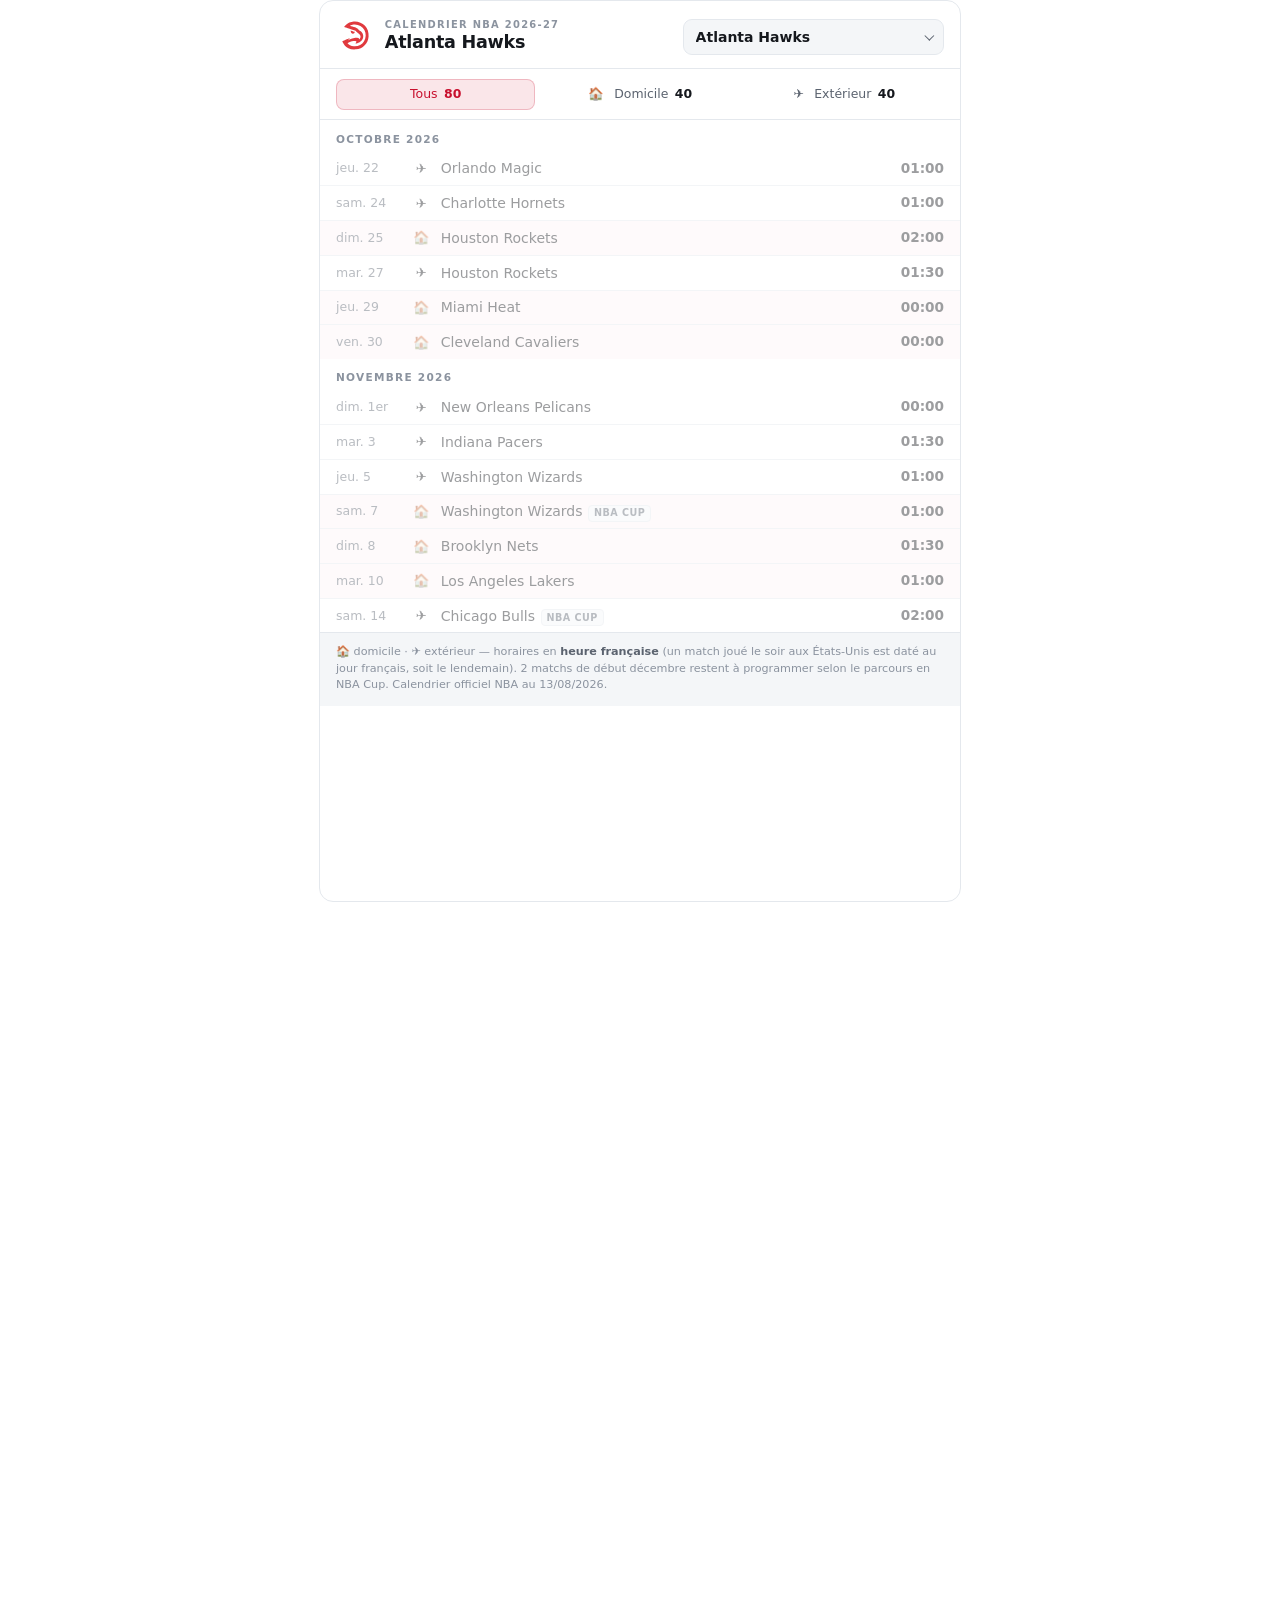
==== index.html @ 31107a2e "Calendrier NBA 2026-27 par franchise Widget autonome extrait du PDF officiel NBA (version du 13/08/2" ====
<!DOCTYPE html>
<html lang="fr">
<head>
<meta charset="utf-8">
<meta name="viewport" content="width=device-width,initial-scale=1">
<meta name="robots" content="noindex">
<title>Calendrier NBA 2026-27 &middot; BasketUSA</title>
<style>
html,body{height:100%;margin:0;background:transparent;}
.busa-nba{height:100%;max-width:none;border:0;border-radius:0;
  display:flex;flex-direction:column;}
.busa-nba .bn-list{flex:1 1 auto;max-height:none;}
</style>
</head>
<body>
<style>
.busa-nba{
  /* palette claire : neutres legerement froids, pour ne pas se battre
     avec les 30 couleurs de franchise qui servent d'accent */
  --bn-ground:#ffffff; --bn-surface:#f4f6f8; --bn-line:#e4e8ed;
  --bn-ink:#15181d; --bn-ink2:#5b636f; --bn-ink3:#8b939f;
  --bn-team:#15181d; --bn-team-rgb:21,24,29;
  /* les logos NBA sont dessines pour un fond clair : sur fond sombre on les
     pose sur une pastille claire, sinon les marques monochromes disparaissent */
  --bn-crest-bg:none; --bn-crest-pad:0;

  max-width:640px; margin:0 auto; background:var(--bn-ground); color:var(--bn-ink);
  border:1px solid var(--bn-line); border-radius:14px; overflow:hidden;
  font-family:ui-sans-serif,system-ui,-apple-system,"Segoe UI",Roboto,
    "Helvetica Neue",Arial,sans-serif;
  font-size:16px; line-height:1.45; text-align:left;
  -webkit-font-smoothing:antialiased;
}
.busa-nba *,.busa-nba *::before,.busa-nba *::after{box-sizing:border-box;}
.busa-nba p,.busa-nba h2,.busa-nba h3,.busa-nba ol,.busa-nba li{margin:0;padding:0;}
.busa-nba ol{list-style:none;}

@media (prefers-color-scheme:dark){
  :root:not([data-theme="light"]) .busa-nba:not([data-busa-theme="light"]){
    --bn-ground:#101317; --bn-surface:#191d23; --bn-line:#272c34;
    --bn-ink:#e9ecf0; --bn-ink2:#9ba3af; --bn-ink3:#6e7683;
    --bn-crest-bg:#eef1f5; --bn-crest-pad:.26rem;
  }
}
:root[data-theme="dark"] .busa-nba:not([data-busa-theme="light"]){
  --bn-ground:#101317; --bn-surface:#191d23; --bn-line:#272c34;
  --bn-ink:#e9ecf0; --bn-ink2:#9ba3af; --bn-ink3:#6e7683;
  --bn-crest-bg:#eef1f5; --bn-crest-pad:.26rem;
}

/* --- en-tete --- */
.busa-nba .bn-head{
  display:flex; flex-wrap:wrap; gap:.75rem 1rem; align-items:flex-end;
  justify-content:space-between; padding:.95rem 1rem .85rem;
  border-bottom:1px solid var(--bn-line);
}
.busa-nba .bn-id{display:flex; align-items:center; gap:.65rem; min-width:0;}
.busa-nba .bn-idtxt{min-width:0;}
.busa-nba .bn-eyebrow{
  font-size:.62rem; font-weight:600; letter-spacing:.13em; text-transform:uppercase;
  color:var(--bn-ink3);
}
.busa-nba .bn-season{
  font-size:1.1rem; font-weight:650; letter-spacing:-.015em; line-height:1.2;
  color:var(--bn-ink);
}
/* ecusson : logo fourni par le site, sinon monogramme aux couleurs du club */
.busa-nba .bn-crest{
  flex:none; display:grid; place-items:center;
  width:2.4rem; height:2.4rem; border-radius:50%;
  background:rgba(var(--bn-team-rgb),.11);
  box-shadow:inset 0 0 0 1px rgba(var(--bn-team-rgb),.22);
  font-size:.62rem; font-weight:750; letter-spacing:.02em;
  color:var(--bn-team); overflow:hidden;
}
.busa-nba .bn-crest img{
  width:100%; height:100%; object-fit:contain; display:block;
}
.busa-nba .bn-crest.has-logo{
  background:var(--bn-crest-bg,none); box-shadow:none; padding:var(--bn-crest-pad,0);
}
/* logos servis uniquement en blanc : pastille foncee dans les deux themes */
.busa-nba .bn-crest.has-logo.chip-dark{background:#15181d; padding:.26rem;}
.busa-nba .bn-pick{position:relative; display:block;}
.busa-nba .bn-pick::after{
  content:""; position:absolute; right:.7rem; top:50%; width:.42rem; height:.42rem;
  border-right:1.6px solid var(--bn-ink2); border-bottom:1.6px solid var(--bn-ink2);
  transform:translateY(-70%) rotate(45deg); pointer-events:none;
}
.busa-nba select{
  -webkit-appearance:none; appearance:none;
  font:inherit; font-size:.875rem; font-weight:550; color:var(--bn-ink);
  background:var(--bn-surface); border:1px solid var(--bn-line); border-radius:9px;
  padding:.42rem 1.9rem .42rem .7rem; min-width:12.5rem; max-width:100%; cursor:pointer;
}
.busa-nba select:focus-visible{outline:2px solid var(--bn-team); outline-offset:2px;}

/* --- filtres (portent aussi les compteurs : pas de ligne de stats en plus) --- */
.busa-nba .bn-filters{
  display:grid; grid-template-columns:repeat(3,1fr); gap:.3rem;
  padding:.6rem 1rem; border-bottom:1px solid var(--bn-line);
}
.busa-nba .bn-filters button{
  display:flex; align-items:baseline; justify-content:center; gap:.4rem;
  font:inherit; font-size:.78rem; color:var(--bn-ink2);
  background:transparent; border:1px solid transparent; border-radius:8px;
  padding:.34rem .3rem; cursor:pointer; transition:background .15s,color .15s;
}
.busa-nba .bn-filters button:hover{background:var(--bn-surface);}
.busa-nba .bn-filters button b{
  font-size:.78rem; font-weight:650; font-variant-numeric:tabular-nums;
  color:var(--bn-ink);
}
.busa-nba .bn-filters button[aria-pressed="true"]{
  background:rgba(var(--bn-team-rgb),.1); color:var(--bn-team);
  border-color:rgba(var(--bn-team-rgb),.22);
}
.busa-nba .bn-filters button[aria-pressed="true"] b{color:var(--bn-team);}
.busa-nba .bn-filters button:focus-visible{outline:2px solid var(--bn-team); outline-offset:1px;}

/* --- liste --- */
.busa-nba .bn-list{
  max-height:min(60vh,32rem); overflow-y:auto; overscroll-behavior:contain;
  scrollbar-width:thin; scrollbar-color:var(--bn-line) transparent;
}
.busa-nba .bn-list::-webkit-scrollbar{width:8px;}
.busa-nba .bn-list::-webkit-scrollbar-thumb{
  background:var(--bn-line); border-radius:4px;
}
.busa-nba .bn-month{
  position:sticky; top:0; z-index:1; background:var(--bn-ground);
  padding:.7rem 1rem .3rem;
}
.busa-nba .bn-month h3{
  font-size:.66rem; font-weight:650; letter-spacing:.12em; text-transform:uppercase;
  color:var(--bn-ink3);
}
.busa-nba .bn-g{
  display:grid; grid-template-columns:4.1rem 1.35rem 1fr auto;
  align-items:center; gap:.55rem;
  padding:.42rem 1rem; border-top:1px solid var(--bn-line);
}
.busa-nba .bn-month + .bn-g{border-top:0;}
.busa-nba .bn-date{
  font-size:.78rem; color:var(--bn-ink2); font-variant-numeric:tabular-nums;
  white-space:nowrap;
}
.busa-nba .bn-ico{font-size:.82rem; line-height:1; text-align:center;}
.busa-nba .bn-opp{
  display:flex; align-items:baseline; gap:.35rem; min-width:0;
  font-size:.875rem; font-weight:500; color:var(--bn-ink);
}
.busa-nba .bn-name{min-width:0; overflow:hidden; text-overflow:ellipsis; white-space:nowrap;}
.busa-nba .bn-short{display:none;}
.busa-nba .bn-time{
  font-size:.85rem; font-weight:600; color:var(--bn-ink);
  font-variant-numeric:tabular-nums;
}
.busa-nba .bn-g.is-home{background:rgba(var(--bn-team-rgb),.045);}
.busa-nba .bn-g.is-past{opacity:.42;}
.busa-nba .bn-g.is-next .bn-date{color:var(--bn-team); font-weight:650;}
.busa-nba .bn-g.is-next .bn-time{color:var(--bn-team);}

.busa-nba .bn-tag{
  flex:none; padding:.03rem .3rem;
  font-size:.6rem; font-weight:650; letter-spacing:.05em; text-transform:uppercase;
  color:var(--bn-ink2); background:var(--bn-surface);
  border:1px solid var(--bn-line); border-radius:4px;
}
.busa-nba .bn-empty{padding:2rem 1rem; text-align:center; color:var(--bn-ink3); font-size:.85rem;}

/* --- note de bas de widget --- */
.busa-nba .bn-note{
  padding:.65rem 1rem .75rem; border-top:1px solid var(--bn-line);
  background:var(--bn-surface);
  font-size:.7rem; line-height:1.5; color:var(--bn-ink3);
}
.busa-nba .bn-note b{color:var(--bn-ink2); font-weight:600;}

.busa-nba .bn-sr{
  position:absolute; width:1px; height:1px; padding:0; margin:-1px;
  overflow:hidden; clip:rect(0 0 0 0); white-space:nowrap; border:0;
}

/* mobile : on masque le mot du filtre mais jamais son emoji, et on bascule
   sur le surnom de la franchise pour eviter les noms tronques */
@media (max-width:430px){
  .busa-nba .bn-filters button .bn-lbl{display:none;}
  .busa-nba .bn-g{grid-template-columns:3.6rem 1.2rem 1fr auto; gap:.4rem;}
  .busa-nba .bn-opp{font-size:.85rem;}
  .busa-nba .bn-full{display:none;}
  .busa-nba .bn-short{display:inline;}
}
@media (prefers-reduced-motion:reduce){
  .busa-nba *{transition:none !important;}
}
</style>

<div class="busa-nba" id="busaNba">
  <div class="bn-head">
    <div class="bn-id">
      <span class="bn-crest" id="bnCrest" aria-hidden="true"></span>
      <div class="bn-idtxt">
        <p class="bn-eyebrow">Calendrier NBA 2026-27</p>
        <h2 class="bn-season" id="bnName">&nbsp;</h2>
      </div>
    </div>
    <label class="bn-pick">
      <span class="bn-sr">Choisir une franchise</span>
      <select id="bnTeam"></select>
    </label>
  </div>

  <div class="bn-filters" role="group" aria-label="Filtrer les matchs">
    <button type="button" data-f="all" aria-pressed="true">Tous<b id="bnNa">0</b></button>
    <button type="button" data-f="home" aria-pressed="false">&#127968;<span class="bn-lbl">&nbsp;Domicile</span><b id="bnNh">0</b></button>
    <button type="button" data-f="away" aria-pressed="false">&#9992;&#65039;<span class="bn-lbl">&nbsp;Ext&eacute;rieur</span><b id="bnNe">0</b></button>
  </div>

  <div class="bn-list" id="bnList"></div>

  <p class="bn-note">
    &#127968; domicile &middot; &#9992;&#65039; ext&eacute;rieur &mdash;
    horaires en <b>heure fran&ccedil;aise</b> (un match jou&eacute; le soir aux
    &Eacute;tats-Unis est dat&eacute; au jour fran&ccedil;ais, soit le lendemain).
    2&nbsp;matchs de d&eacute;but d&eacute;cembre restent &agrave; programmer selon le
    parcours en NBA&nbsp;Cup. Calendrier officiel NBA au 13/08/2026.
  </p>
</div>

<script>
(function(){
  var TEAMS=[["ATL","Atlanta Hawks","Hawks","E","#C8102E","200,16,46","#FF6B6E","255,107,110","logos/ATL.svg",0],["BKN","Brooklyn Nets","Nets","E","#1A1A1A","26,26,26","#E8EAED","232,234,237","logos/BKN.svg",1],["BOS","Boston Celtics","Celtics","E","#007A33","0,122,51","#3FCB78","63,203,120","logos/BOS.svg",0],["CHA","Charlotte Hornets","Hornets","E","#1D1160","29,17,96","#3FC7D8","63,199,216","logos/CHA.svg",0],["CHI","Chicago Bulls","Bulls","E","#CE1141","206,17,65","#FF5F79","255,95,121","logos/CHI.svg",0],["CLE","Cleveland Cavaliers","Cavaliers","E","#860038","134,0,56","#FDBB30","253,187,48","logos/CLE.svg",0],["DAL","Dallas Mavericks","Mavericks","O","#00538C","0,83,140","#5AA9E8","90,169,232","logos/DAL.svg",0],["DEN","Denver Nuggets","Nuggets","O","#0E2240","14,34,64","#FEC524","254,197,36","logos/DEN.svg",0],["DET","Detroit Pistons","Pistons","E","#C8102E","200,16,46","#FF6B7E","255,107,126","logos/DET.svg",0],["GSW","Golden State Warriors","Warriors","O","#1D428A","29,66,138","#FFC72C","255,199,44","logos/GSW.svg",0],["HOU","Houston Rockets","Rockets","O","#CE1141","206,17,65","#FF5F79","255,95,121","logos/HOU.svg",0],["IND","Indiana Pacers","Pacers","E","#002D62","0,45,98","#FDBB30","253,187,48","logos/IND.svg",0],["LAC","Los Angeles Clippers","Clippers","O","#C8102E","200,16,46","#FF6B7E","255,107,126","logos/LAC.svg",0],["LAL","Los Angeles Lakers","Lakers","O","#552583","85,37,131","#FDB927","253,185,39","logos/LAL.svg",0],["MEM","Memphis Grizzlies","Grizzlies","O","#4C6BA5","76,107,165","#8FAEE0","143,174,224","logos/MEM.svg",0],["MIA","Miami Heat","Heat","E","#98002E","152,0,46","#F9A01B","249,160,27","logos/MIA.svg",0],["MIL","Milwaukee Bucks","Bucks","E","#00471B","0,71,27","#4FBF6E","79,191,110","logos/MIL.svg",0],["MIN","Minnesota Timberwolves","Timberwolves","O","#0C2340","12,35,64","#8FD44A","143,212,74","logos/MIN.svg",0],["NOP","New Orleans Pelicans","Pelicans","O","#0C2340","12,35,64","#D4B876","212,184,118","logos/NOP.svg",0],["NYK","New York Knicks","Knicks","E","#0057A8","0,87,168","#F58426","245,132,38","logos/NYK.svg",0],["OKC","Oklahoma City Thunder","Thunder","O","#007AC1","0,122,193","#4FB0E8","79,176,232","logos/OKC.svg",0],["ORL","Orlando Magic","Magic","E","#0077C0","0,119,192","#4FB0E8","79,176,232","logos/ORL.svg",0],["PHI","Philadelphia 76ers","76ers","E","#0057A8","0,87,168","#5AA9E8","90,169,232","logos/PHI.svg",0],["PHX","Phoenix Suns","Suns","O","#1D1160","29,17,96","#F07C2E","240,124,46","logos/PHX.svg",0],["POR","Portland Trail Blazers","Trail Blazers","O","#C8102E","200,16,46","#FF6B6E","255,107,110","logos/POR.svg",0],["SAC","Sacramento Kings","Kings","O","#5A2D81","90,45,129","#A97FD8","169,127,216","logos/SAC.svg",0],["SAS","San Antonio Spurs","Spurs","O","#2A2E33","42,46,51","#C4CED4","196,206,212","logos/SAS.svg",0],["TOR","Toronto Raptors","Raptors","E","#CE1141","206,17,65","#FF5F79","255,95,121","logos/TOR.svg",0],["UTA","Utah Jazz","Jazz","O","#002B5C","0,43,92","#F9A01B","249,160,27","logos/UTA.svg",0],["WAS","Washington Wizards","Wizards","E","#002B5C","0,43,92","#F05A72","240,90,114","logos/WAS.svg",0]], SCHED={"ATL":[[21,1,21,60],[3,1,23,60],[10,0,24,120],[10,1,26,90],[15,0,28,0],[5,0,29,0],[18,1,31,0],[11,1,33,90],[29,1,35,60],[29,2,37,60],[1,0,38,90],[13,0,40,60],[4,3,44,120],[16,1,46,120],[20,1,49,120],[3,2,51,60],[8,0,52,1290],[2,3,58,120],[19,1,60,0],[15,1,62,90],[11,0,64,60],[24,1,73,240],[23,1,75,180],[7,1,78,180],[21,0,80,60],[20,0,81,60],[8,0,84,60],[3,0,86,1290],[26,1,88,60],[4,0,90,60],[16,0,91,1260],[6,0,94,90],[22,1,96,60],[3,1,97,60],[11,0,99,60],[26,0,101,1260],[29,1,103,60],[5,0,105,60],[9,0,107,60],[22,0,109,1230],[24,0,112,60],[19,0,114,60],[15,1,115,120],[8,1,118,60],[19,1,120,60],[16,1,122,120],[29,0,124,60],[11,1,126,60],[2,0,128,60],[7,0,129,1260],[15,0,131,60],[18,0,133,60],[23,0,135,60],[25,0,136,1140],[27,0,139,120],[1,1,140,90],[4,1,148,120],[27,1,149,90],[21,1,150,1350],[4,0,154,60],[14,0,155,90],[5,1,156,1410],[14,1,159,120],[17,1,161,210],[1,0,162,120],[21,0,163,1260],[6,1,166,150],[28,1,168,120],[13,1,170,180],[12,1,171,210],[9,1,173,180],[25,1,175,180],[28,0,178,0],[17,0,180,60],[12,0,182,60],[27,1,184,150],[22,1,185,1140],[19,0,188,120],[2,0,191,60],[5,1,193,0]],"BKN":[[3,0,21,90],[5,1,24,90],[11,0,24,1380],[2,1,27,30],[8,2,30,30],[11,1,31,1380],[19,1,33,90],[3,0,35,90],[0,1,38,90],[6,1,39,90],[18,1,42,120],[14,1,45,120],[22,0,47,90],[4,0,49,90],[21,2,51,90],[17,1,54,90],[16,3,56,120],[27,3,58,90],[3,1,59,0],[20,0,61,90],[20,1,63,120],[2,0,73,1260],[8,1,75,60],[6,0,77,90],[21,0,79,90],[29,0,80,1260],[24,0,82,90],[26,0,84,90],[18,0,87,0],[19,1,88,0],[24,1,90,240],[25,1,92,0],[9,1,94,150],[28,1,96,180],[28,0,98,90],[15,0,99,90],[10,0,101,0],[11,1,103,60],[15,1,104,90],[22,1,106,60],[2,1,108,60],[4,0,112,60],[5,0,113,90],[27,0,115,0],[15,0,117,90],[23,0,119,90],[12,0,121,90],[21,1,123,0],[19,0,124,90],[13,0,127,90],[29,0,129,0],[22,1,131,60],[17,0,132,90],[29,1,135,60],[15,1,136,1140],[0,0,140,90],[22,0,148,90],[4,1,150,120],[7,1,152,180],[23,1,154,180],[12,1,155,270],[13,1,158,270],[16,0,160,90],[0,1,162,120],[8,1,163,1260],[11,0,166,30],[10,1,168,90],[26,1,169,60],[25,0,171,1200],[2,0,174,30],[7,0,176,30],[14,0,178,1260],[9,0,180,90],[5,0,182,90],[19,0,184,90],[16,1,185,1200],[5,1,187,60],[27,1,189,90],[3,1,191,60],[27,0,193,0]],"BOS":[[8,1,19,1260],[19,0,23,60],[4,0,26,30],[1,0,27,30],[4,2,30,30],[21,1,31,1290],[10,1,33,150],[16,0,35,90],[3,3,37,60],[16,1,39,120],[22,1,41,120],[27,1,42,60],[6,0,46,0],[21,0,47,60],[7,1,49,180],[25,1,52,240],[9,1,53,150],[29,3,55,120],[0,2,58,120],[26,1,59,1320],[6,1,61,120],[3,0,63,90],[1,1,73,1260],[29,0,75,90],[29,0,77,60],[28,0,79,90],[8,0,81,120],[24,0,84,90],[15,0,85,1230],[5,0,89,120],[4,1,91,120],[28,1,93,210],[24,1,94,240],[23,1,96,180],[13,1,99,240],[12,1,101,270],[10,0,103,90],[19,0,105,60],[1,0,108,60],[29,1,109,1260],[11,0,112,90],[22,0,113,90],[3,0,115,60],[27,0,117,60],[12,0,119,90],[23,0,121,90],[27,1,123,0],[13,0,125,120],[3,1,127,90],[0,1,128,60],[22,1,130,60],[7,0,132,90],[9,0,133,90],[17,0,135,120],[27,0,136,1140],[20,1,140,210],[14,1,141,120],[5,0,149,90],[17,1,151,60],[11,1,153,60],[8,1,156,60],[22,0,157,1140],[4,1,160,120],[14,0,162,90],[20,0,163,90],[19,1,164,1020],[25,0,167,30],[21,0,169,30],[18,0,171,1200],[1,1,174,30],[26,0,175,30],[15,1,178,60],[18,1,179,60],[11,1,181,120],[5,1,183,60],[15,0,184,90],[19,1,186,90],[21,1,189,60],[0,1,191,60],[16,0,193,0]],"CHA":[[1,1,21,90],[0,0,23,60],[15,0,24,0],[29,0,26,0],[8,1,28,0],[29,3,30,0],[22,0,30,1380],[8,0,33,90],[1,1,35,90],[2,2,37,60],[5,0,40,60],[23,1,43,180],[12,1,45,1350],[13,1,48,240],[0,3,51,60],[14,0,54,60],[4,2,56,60],[1,0,59,0],[29,0,61,60],[2,1,63,90],[29,1,73,60],[27,0,75,60],[12,0,77,60],[20,0,79,60],[24,0,80,0],[22,0,82,60],[21,1,84,60],[0,1,86,1290],[15,1,88,0],[21,0,90,60],[26,0,91,1140],[5,0,93,1140],[16,1,94,1410],[0,0,97,60],[7,0,99,60],[24,1,101,240],[25,1,102,180],[9,1,105,240],[28,1,106,180],[7,1,108,180],[6,1,111,120],[10,0,114,60],[2,1,115,60],[21,0,117,60],[26,1,119,120],[17,1,121,210],[13,0,123,60],[15,1,125,90],[2,0,127,90],[9,0,128,60],[27,1,130,0],[19,1,132,90],[16,0,134,60],[6,0,135,1260],[17,0,137,1080],[27,0,140,60],[21,1,148,60],[10,1,149,150],[25,0,151,60],[22,1,154,60],[4,1,156,1380],[11,1,159,60],[18,0,161,60],[11,0,162,60],[23,0,164,0],[20,1,167,60],[18,1,169,60],[8,1,171,60],[14,1,173,60],[8,0,175,0],[19,0,177,0],[28,0,179,0],[15,0,181,60],[19,1,183,90],[16,1,184,120],[5,1,185,1260],[11,0,188,60],[4,1,189,120],[1,0,191,60],[22,1,193,0]],"CHI":[[27,1,21,90],[16,1,23,120],[29,0,24,120],[2,1,26,30],[19,0,28,60],[2,3,30,30],[22,1,33,90],[19,1,35,90],[22,0,38,1290],[26,0,42,120],[0,2,44,120],[17,1,45,120],[5,1,47,60],[1,1,49,90],[29,2,51,120],[7,0,53,60],[5,0,54,120],[3,3,56,60],[11,0,59,120],[19,0,62,120],[5,0,64,120],[10,0,74,0],[15,0,75,120],[28,0,77,120],[26,1,79,120],[6,1,80,120],[15,1,82,90],[15,1,84,90],[8,0,87,120],[0,1,90,60],[2,0,91,120],[13,0,94,120],[11,1,96,60],[16,0,97,120],[25,1,99,240],[9,1,101,150],[23,1,102,60],[28,1,104,180],[17,0,106,120],[27,0,108,1290],[27,1,111,60],[1,1,112,60],[22,0,114,1380],[6,0,117,120],[11,1,118,60],[21,1,120,60],[20,1,123,0],[8,1,125,60],[20,0,127,120],[18,0,129,120],[29,1,131,60],[9,0,132,120],[7,1,134,180],[24,1,136,1290],[13,1,139,240],[12,1,140,270],[0,0,148,120],[1,0,150,120],[8,1,152,60],[0,1,154,60],[3,0,156,1380],[24,0,157,1380],[2,0,160,120],[23,0,162,120],[14,0,164,120],[21,0,166,60],[22,1,168,0],[5,1,171,30],[25,0,173,60],[21,0,175,60],[14,1,176,60],[12,0,178,60],[11,0,180,120],[29,1,182,60],[8,0,184,120],[10,1,185,1320],[16,1,188,120],[3,0,189,120],[16,0,191,120],[18,1,193,0]],"CLE":[[22,1,22,60],[1,0,24,90],[17,0,26,0],[29,0,28,0],[0,1,29,0],[16,1,31,60],[20,0,33,60],[20,1,35,120],[22,2,37,90],[19,0,38,120],[3,1,40,60],[19,1,42,60],[15,3,44,120],[6,0,45,90],[4,0,47,60],[14,0,49,60],[11,2,51,90],[4,1,54,120],[19,3,56,90],[15,0,60,0],[11,0,62,60],[4,1,64,120],[9,0,73,120],[26,0,76,120],[21,1,77,60],[8,1,79,90],[28,0,81,0],[19,0,82,60],[29,1,84,60],[29,0,88,0],[2,1,89,120],[12,0,91,1260],[3,1,93,1140],[10,1,95,60],[27,0,97,60],[21,1,99,60],[7,0,100,1380],[17,1,103,120],[0,1,105,60],[16,1,107,120],[14,1,108,120],[8,0,109,1080],[1,1,113,90],[6,1,115,120],[18,1,117,120],[8,0,119,60],[27,1,121,60],[18,0,122,90],[28,1,124,180],[23,1,126,180],[24,1,127,240],[21,0,129,90],[27,0,132,60],[11,1,133,60],[27,1,135,90],[23,0,136,1140],[16,0,139,60],[16,0,140,60],[25,0,148,60],[2,1,149,90],[22,0,152,60],[24,0,155,60],[0,0,156,1410],[8,1,160,120],[12,1,162,270],[13,1,163,240],[25,1,164,1380],[9,1,167,180],[7,1,169,120],[4,0,171,30],[10,0,173,0],[13,0,176,0],[15,0,180,60],[1,1,182,90],[2,0,183,60],[3,0,185,1260],[1,0,187,60],[26,1,189,90],[11,1,191,60],[0,0,193,0]],"DAL":[[10,1,21,150],[11,1,23,60],[26,0,24,120],[15,1,26,30],[20,0,28,150],[10,2,30,60],[25,0,33,120],[26,1,35,210],[28,2,37,120],[1,0,39,90],[11,0,40,120],[17,1,43,120],[5,1,45,90],[2,1,46,0],[9,0,49,210],[12,0,52,120],[28,1,53,60],[7,3,55,240],[23,3,58,180],[2,0,61,120],[21,0,63,120],[16,0,75,120],[1,1,77,90],[22,1,78,60],[4,0,80,120],[9,1,83,270],[25,1,84,240],[23,0,87,120],[15,0,90,120],[10,1,93,150],[0,1,94,90],[18,1,96,120],[24,0,99,120],[23,0,100,210],[14,1,102,0],[14,1,104,120],[8,1,106,60],[19,1,108,90],[20,0,110,120],[3,0,111,120],[18,1,114,120],[5,0,115,120],[4,1,117,120],[27,1,119,90],[8,0,121,120],[10,0,123,150],[27,0,125,120],[7,1,127,240],[28,0,128,1260],[12,0,129,1350],[26,0,132,120],[24,0,134,120],[3,1,135,1260],[22,0,137,1230],[21,1,140,60],[9,1,148,240],[24,1,149,240],[13,0,150,1290],[9,0,153,120],[19,0,155,210],[20,1,159,210],[14,0,160,120],[29,0,162,120],[18,0,164,120],[0,0,166,150],[20,1,168,30],[26,1,170,60],[13,1,172,180],[12,1,173,210],[17,1,175,60],[18,0,177,60],[29,1,179,0],[16,1,180,120],[7,0,182,210],[25,0,184,120],[17,0,185,1260],[13,1,188,240],[24,1,189,240],[25,1,191,240],[14,0,193,150]],"DEN":[[20,1,22,210],[18,0,24,120],[9,0,26,180],[18,1,28,60],[23,3,30,180],[24,0,33,180],[27,0,35,180],[11,13,37,1380],[10,3,40,150],[14,1,42,120],[18,1,45,60],[23,0,47,180],[2,0,49,180],[10,0,51,240],[4,1,53,60],[6,2,55,240],[28,3,58,210],[27,1,60,0],[8,1,61,60],[22,1,63,60],[28,1,73,210],[24,1,76,300],[0,0,78,180],[13,0,80,180],[12,1,82,270],[13,1,84,240],[9,1,86,270],[11,0,88,120],[17,0,89,270],[17,1,91,1320],[19,0,93,1380],[8,0,94,1380],[23,0,97,240],[3,1,99,60],[5,1,100,1380],[19,1,103,90],[16,1,104,120],[14,0,106,180],[3,0,108,180],[21,0,109,120],[28,0,111,240],[29,0,113,180],[16,0,115,180],[25,0,117,210],[17,1,119,210],[20,1,121,1260],[24,0,123,120],[20,0,125,180],[6,0,127,240],[12,0,128,180],[0,1,129,1260],[2,1,132,90],[4,0,134,180],[13,1,135,270],[10,1,136,1200],[28,0,140,180],[13,0,149,240],[26,17,150,1140],[1,0,152,180],[26,0,154,240],[17,0,157,1290],[25,1,159,240],[24,1,161,240],[9,0,163,240],[15,0,165,30],[12,1,167,240],[5,0,169,120],[21,1,171,0],[15,1,171,1380],[29,1,175,0],[1,1,176,30],[22,0,179,240],[25,1,180,240],[6,1,182,210],[23,1,184,240],[14,0,185,1380],[18,0,188,180],[12,0,190,180],[26,1,191,210],[20,0,193,150]],"DET":[[2,0,19,1260],[15,1,23,120],[22,1,25,30],[19,1,27,60],[3,0,28,0],[1,3,30,30],[3,1,33,90],[22,0,35,60],[13,0,39,0],[29,0,40,60],[29,1,43,60],[15,1,45,120],[26,1,48,120],[18,1,49,120],[27,2,51,90],[0,1,52,1290],[21,3,55,60],[16,2,58,90],[21,0,60,0],[7,0,61,60],[14,0,63,60],[11,1,73,1380],[1,0,75,60],[23,0,77,60],[5,0,79,90],[2,1,81,120],[20,1,83,120],[0,1,84,60],[4,1,87,120],[24,0,88,60],[18,0,91,60],[21,0,93,90],[7,1,94,1380],[25,1,97,240],[9,1,99,240],[13,1,100,240],[28,0,102,0],[27,1,104,90],[6,0,106,60],[10,1,108,150],[5,1,109,1080],[11,0,114,90],[17,0,116,0],[0,0,118,60],[5,1,119,60],[6,1,121,120],[25,0,122,1260],[4,0,125,60],[19,0,126,60],[22,1,128,60],[9,0,129,1260],[12,1,132,270],[23,1,133,180],[24,1,135,1290],[28,1,138,180],[19,0,140,60],[15,0,148,60],[20,0,149,1410],[4,0,152,60],[16,1,153,120],[2,0,156,60],[5,0,160,120],[16,0,162,60],[1,0,163,1260],[27,1,164,1320],[11,1,167,60],[16,1,169,60],[3,0,171,60],[17,1,173,150],[3,1,175,0],[10,0,176,0],[26,0,177,1200],[12,0,180,60],[27,0,182,60],[4,1,184,120],[15,0,185,1260],[14,1,188,120],[11,0,189,60],[19,1,191,60],[29,1,193,0]],"GSW":[[13,1,21,240],[14,0,23,240],[23,1,24,180],[7,1,26,180],[17,1,28,60],[13,2,30,180],[12,0,32,150],[23,0,33,240],[15,0,36,240],[21,0,38,150],[18,0,40,240],[10,1,42,210],[26,3,44,210],[18,1,47,120],[6,1,49,210],[14,1,50,120],[2,0,53,150],[25,2,56,240],[24,3,58,210],[12,0,60,150],[28,0,62,300],[5,1,73,120],[14,1,75,120],[11,1,77,60],[27,1,79,90],[16,1,81,120],[6,0,83,270],[12,1,84,270],[7,0,86,270],[17,0,88,150],[23,1,89,180],[10,0,91,240],[1,0,94,150],[19,0,98,240],[8,0,99,240],[4,0,101,150],[25,0,104,300],[3,0,105,240],[0,1,107,60],[15,1,109,0],[21,1,111,60],[13,0,113,240],[16,0,114,240],[20,0,116,150],[24,1,119,240],[28,1,120,180],[26,0,121,1410],[26,0,124,240],[12,1,126,270],[3,1,128,60],[8,1,129,1260],[4,1,132,120],[2,1,133,90],[19,1,136,150],[11,0,138,90],[18,0,140,240],[6,0,148,240],[10,1,152,150],[6,1,153,120],[29,0,155,240],[10,0,158,240],[24,0,160,300],[25,1,161,240],[7,1,163,240],[13,1,165,180],[5,0,167,180],[14,0,168,180],[24,0,170,180],[0,0,173,180],[22,0,175,180],[27,0,176,180],[29,1,178,0],[1,1,180,90],[22,1,182,60],[17,1,184,90],[25,1,186,0],[23,0,188,300],[20,1,190,210],[20,1,191,120],[28,0,193,150]],"HOU":[[6,0,21,150],[26,17,23,210],[0,1,24,120],[0,0,26,90],[16,1,28,60],[6,3,30,60],[20,0,31,90],[2,0,33,150],[17,0,35,150],[23,1,38,180],[7,0,40,150],[9,0,42,210],[28,2,44,150],[29,1,46,60],[15,1,47,90],[11,1,49,60],[7,3,51,240],[12,0,54,150],[23,2,56,150],[22,0,59,150],[13,0,61,90],[27,0,62,150],[4,1,74,0],[19,0,75,150],[16,0,77,150],[14,1,79,120],[27,1,80,1290],[22,1,84,90],[20,0,87,1290],[13,1,90,270],[9,1,91,240],[6,0,93,150],[5,0,95,60],[17,0,97,120],[14,0,99,150],[1,1,101,0],[2,1,103,90],[20,1,105,210],[29,0,107,150],[8,0,108,150],[14,1,110,90],[17,1,112,120],[3,1,114,60],[21,1,116,0],[26,1,118,120],[18,0,119,150],[21,0,121,150],[6,1,123,150],[28,0,126,210],[23,1,128,180],[25,1,130,270],[28,1,132,240],[25,0,134,150],[18,1,135,120],[7,0,136,1200],[12,1,139,300],[13,1,141,240],[3,0,149,150],[15,0,151,210],[9,0,152,150],[18,0,154,150],[26,0,156,210],[9,1,158,240],[12,1,159,270],[28,1,161,180],[11,0,163,1410],[26,0,167,90],[1,0,168,90],[18,1,170,60],[5,1,173,0],[19,1,175,30],[8,1,176,0],[13,0,178,1260],[24,1,181,300],[24,1,182,240],[14,0,184,150],[4,0,185,1320],[25,0,189,150],[24,0,191,150],[17,1,193,150]],"IND":[[18,1,21,120],[6,0,23,60],[1,1,24,1380],[16,1,26,60],[22,0,28,0],[15,3,30,60],[1,0,31,1380],[0,0,33,90],[14,1,35,120],[7,12,37,1380],[6,1,40,120],[29,0,42,60],[19,2,44,60],[22,1,45,1140],[10,0,49,60],[5,3,51,90],[19,1,53,120],[20,0,54,90],[22,2,58,90],[4,1,59,120],[5,1,62,60],[0,1,64,60],[8,0,73,1380],[9,0,77,60],[24,0,78,60],[12,1,81,240],[13,1,82,240],[23,1,84,180],[28,1,86,1380],[7,1,88,120],[12,0,90,60],[21,0,91,1260],[17,0,94,60],[4,0,96,60],[26,1,98,120],[0,1,99,60],[16,0,101,60],[1,0,103,60],[16,0,105,60],[23,0,107,60],[29,1,108,1140],[22,1,111,60],[2,1,112,90],[8,1,114,90],[4,0,118,60],[13,0,120,60],[29,0,122,60],[15,0,124,90],[0,0,126,60],[20,1,128,210],[18,0,131,60],[5,0,133,60],[28,0,134,60],[25,0,135,1200],[9,1,138,90],[25,1,140,240],[24,1,141,240],[17,1,149,120],[27,0,150,1320],[2,0,153,60],[21,1,155,60],[15,1,156,1260],[3,0,159,60],[3,1,162,60],[10,1,163,1410],[1,1,166,30],[8,0,167,60],[27,0,169,0],[16,1,171,60],[21,1,173,0],[14,0,175,0],[26,0,176,0],[4,1,180,120],[2,0,181,120],[21,0,183,60],[27,1,185,1290],[3,1,188,60],[8,1,189,60],[5,0,191,60],[19,1,193,0]],"LAC":[[25,0,21,270],[13,1,23,240],[20,1,25,0],[13,0,28,210],[17,3,30,60],[9,1,32,150],[27,0,33,240],[15,0,35,270],[18,0,39,180],[23,1,41,180],[20,2,44,270],[3,0,45,1350],[28,0,48,300],[26,1,50,120],[6,1,52,120],[10,1,54,150],[14,3,56,120],[18,2,58,210],[9,1,60,150],[23,1,62,180],[17,0,63,270],[26,1,74,60],[3,1,77,60],[15,1,79,60],[11,0,81,240],[7,0,82,270],[9,0,84,270],[14,0,87,270],[22,0,88,180],[11,1,90,60],[5,1,91,1260],[27,1,93,90],[29,1,95,60],[21,1,97,60],[16,1,99,120],[2,0,101,270],[13,0,103,240],[25,1,106,240],[21,0,107,270],[23,0,110,270],[28,1,112,180],[29,0,114,270],[19,1,116,60],[22,1,117,60],[2,1,119,90],[1,1,121,90],[26,0,125,270],[9,0,126,270],[7,1,128,180],[6,1,129,1350],[8,0,132,270],[13,1,133,240],[14,1,135,120],[18,1,136,1200],[10,0,139,300],[4,0,140,270],[28,0,148,270],[24,0,151,270],[24,1,153,300],[1,0,155,270],[25,1,157,240],[10,0,159,270],[19,0,161,270],[5,0,162,270],[24,1,164,270],[7,0,167,240],[14,0,169,210],[0,0,171,210],[6,0,173,210],[16,0,175,210],[20,1,177,60],[4,1,178,60],[8,1,180,60],[0,1,182,60],[26,0,184,270],[23,0,185,1350],[17,0,188,270],[7,1,190,180],[28,1,191,210],[25,0,193,150]],"LAL":[[9,0,21,240],[12,0,23,240],[28,1,24,1320],[24,0,27,240],[12,1,28,210],[9,3,30,180],[27,0,32,180],[15,0,33,240],[25,1,35,240],[24,2,37,240],[8,1,39,0],[0,1,40,60],[16,1,42,120],[23,1,45,1320],[3,0,48,240],[28,0,49,240],[25,2,51,240],[28,0,54,240],[26,3,58,210],[14,1,59,1320],[10,1,61,90],[18,1,63,120],[18,0,75,240],[17,1,77,210],[17,1,79,120],[7,1,80,180],[11,0,82,240],[7,0,84,240],[22,0,85,1380],[14,0,88,180],[10,0,90,270],[18,1,92,120],[4,1,94,120],[27,1,95,60],[29,1,97,60],[2,0,99,240],[8,0,100,240],[12,1,103,240],[24,1,105,240],[21,0,106,240],[16,0,109,180],[25,1,111,240],[9,1,113,240],[25,0,114,240],[29,0,115,1320],[20,0,118,300],[11,1,120,60],[19,1,122,150],[3,1,123,60],[2,1,125,120],[1,1,127,90],[26,1,129,150],[23,1,131,210],[12,0,133,240],[7,0,135,270],[4,0,139,240],[10,0,141,240],[7,1,149,240],[6,1,150,1290],[21,1,153,60],[22,1,155,60],[20,0,157,150],[1,0,158,270],[19,0,162,240],[5,0,163,240],[9,0,165,180],[24,1,167,180],[23,0,168,180],[0,0,170,180],[6,0,172,180],[15,1,174,60],[5,1,176,0],[10,1,178,1260],[14,1,181,120],[20,1,183,210],[26,0,186,240],[6,0,188,240],[17,0,189,240],[17,0,191,240],[23,0,193,150]],"MEM":[[28,0,21,120],[9,1,23,240],[25,1,25,120],[28,1,26,120],[24,1,29,180],[25,0,31,60],[18,0,33,120],[11,0,35,120],[20,2,37,120],[27,1,40,90],[7,0,42,120],[18,3,44,120],[1,0,45,120],[29,1,47,60],[5,1,49,60],[9,0,50,120],[17,1,52,120],[3,1,54,60],[12,2,56,120],[17,3,58,150],[13,0,59,1320],[22,1,62,60],[8,1,63,60],[16,0,72,1380],[9,0,75,120],[15,0,77,120],[10,0,79,120],[23,0,80,1320],[18,1,82,120],[27,0,84,120],[12,1,87,270],[13,1,88,180],[26,0,90,120],[21,1,95,0],[15,1,97,90],[10,1,99,150],[26,1,100,120],[6,0,102,0],[6,0,104,120],[7,1,106,180],[5,0,108,120],[10,0,110,90],[23,1,112,180],[20,1,114,120],[17,0,117,120],[20,1,120,120],[28,1,122,210],[16,1,124,120],[22,0,126,120],[24,0,128,1410],[24,0,131,120],[21,0,133,120],[12,0,135,120],[19,0,138,120],[26,0,140,120],[2,0,141,120],[26,17,149,120],[25,0,150,120],[19,1,153,90],[0,1,155,90],[18,0,157,120],[0,0,159,120],[6,1,160,120],[2,1,162,90],[4,1,164,120],[23,0,166,60],[9,1,168,180],[12,1,169,210],[20,0,171,60],[3,0,173,60],[11,1,175,0],[4,0,176,60],[1,1,178,1260],[13,0,181,120],[10,1,184,150],[7,1,185,1380],[8,0,188,120],[29,0,189,120],[23,1,191,240],[6,1,193,150]],"MIA":[[17,0,21,90],[8,0,23,120],[3,1,24,0],[6,0,26,30],[0,1,28,0],[11,2,30,60],[13,1,33,240],[12,1,35,270],[9,1,36,240],[25,1,39,180],[28,1,41,180],[5,2,44,120],[8,0,45,120],[10,0,47,90],[16,0,49,60],[20,0,53,0],[22,3,55,1380],[19,3,58,60],[5,1,60,0],[0,0,62,90],[29,0,64,90],[19,0,73,150],[4,1,75,120],[14,1,77,120],[12,0,79,60],[25,0,81,0],[4,0,82,90],[4,0,84,90],[2,1,85,1230],[3,0,88,0],[6,1,90,120],[20,1,92,120],[18,1,94,60],[14,0,97,90],[1,1,99,90],[22,1,100,60],[18,0,102,0],[1,0,104,90],[19,1,106,90],[27,1,107,90],[9,0,109,0],[24,0,111,90],[26,1,112,210],[0,0,115,120],[1,1,117,90],[16,1,120,210],[22,0,121,1110],[11,1,124,90],[3,0,125,90],[16,0,127,90],[17,1,128,1260],[0,1,131,60],[29,1,133,60],[21,1,135,60],[1,0,136,1140],[26,0,137,1380],[29,1,140,60],[8,1,148,60],[10,1,151,210],[27,0,153,90],[27,0,154,90],[11,0,156,1260],[23,0,159,90],[21,0,161,60],[16,1,163,120],[7,1,165,30],[24,1,168,180],[23,1,170,210],[7,0,171,1380],[13,0,174,60],[28,0,176,30],[2,0,178,60],[5,1,180,60],[3,1,181,60],[2,1,184,90],[8,1,185,1260],[21,1,187,60],[22,0,190,60],[29,0,191,120],[21,0,193,0]],"MIL":[[29,1,21,60],[4,0,23,120],[22,1,24,90],[11,0,26,60],[10,0,28,60],[5,0,31,60],[17,1,33,120],[2,1,35,90],[27,2,37,120],[2,0,39,120],[19,1,41,90],[13,0,42,120],[21,3,44,60],[0,0,46,120],[15,1,49,60],[24,0,50,120],[22,1,51,1140],[27,1,54,90],[1,2,56,120],[8,3,58,90],[20,0,59,120],[26,0,61,120],[19,0,63,120],[14,1,72,1380],[6,1,75,120],[10,1,77,150],[23,0,79,120],[9,0,81,120],[26,1,82,120],[17,0,84,120],[21,1,88,0],[20,1,90,120],[0,1,91,1260],[22,0,93,120],[3,0,94,1410],[4,1,97,120],[12,0,99,120],[11,1,101,60],[7,0,104,120],[11,1,105,60],[5,0,107,120],[13,1,109,180],[25,1,112,240],[9,1,114,240],[7,1,115,180],[28,1,118,180],[15,0,120,210],[0,0,122,120],[14,0,124,120],[15,1,127,90],[27,1,129,90],[21,0,131,120],[25,0,132,120],[3,1,134,60],[29,1,136,60],[5,1,139,60],[5,1,140,60],[29,0,148,120],[19,1,151,90],[8,0,153,120],[28,0,154,120],[18,1,156,120],[1,1,160,90],[8,1,162,60],[15,0,163,120],[21,0,167,60],[8,0,169,60],[11,0,171,60],[29,0,173,60],[12,1,175,210],[23,1,177,180],[24,1,178,240],[6,0,180,120],[18,0,182,120],[3,0,184,120],[1,0,185,1200],[4,0,188,120],[19,0,190,120],[4,1,191,120],[2,1,193,0]],"MIN":[[15,1,21,90],[21,1,23,60],[27,0,25,0],[5,1,26,0],[9,0,28,60],[12,2,30,60],[26,1,31,60],[16,0,33,120],[10,1,35,150],[18,3,37,120],[28,0,39,60],[6,0,43,120],[4,0,45,120],[24,0,47,120],[24,0,48,120],[19,0,50,120],[14,0,52,120],[1,0,54,90],[20,3,56,90],[14,2,58,150],[25,1,60,180],[24,1,62,240],[12,1,63,270],[23,1,73,180],[28,1,75,180],[13,0,77,210],[13,0,79,120],[23,0,82,120],[16,1,84,120],[20,0,86,120],[9,1,88,150],[7,1,89,270],[7,0,91,1320],[11,1,94,60],[26,0,95,60],[10,1,97,120],[27,1,99,90],[29,1,100,60],[5,0,103,120],[4,1,106,120],[22,1,107,1110],[19,1,109,1380],[10,0,112,120],[26,1,114,210],[8,1,116,0],[14,1,117,120],[7,0,119,210],[3,0,121,210],[23,0,123,0],[24,1,125,300],[25,1,127,240],[15,0,128,1260],[28,0,129,1290],[1,1,132,90],[2,1,135,120],[3,1,137,1080],[26,0,141,90],[11,0,149,120],[2,0,151,60],[20,1,153,120],[23,1,156,180],[7,1,157,1290],[18,0,159,120],[0,0,161,210],[22,0,164,150],[29,0,165,60],[18,1,167,60],[28,1,169,120],[8,0,173,150],[6,0,175,60],[21,0,177,60],[20,0,179,90],[0,1,180,60],[25,0,182,120],[9,0,184,90],[6,1,185,1260],[12,1,188,270],[13,1,189,240],[13,1,191,240],[10,0,193,150]],"NOP":[[11,0,21,120],[28,1,23,210],[7,1,24,120],[7,0,28,60],[25,0,29,60],[0,0,31,0],[14,1,33,120],[28,0,35,120],[17,2,37,120],[12,1,39,180],[9,1,40,240],[1,0,42,120],[14,2,44,120],[7,0,45,60],[9,0,47,120],[8,0,49,120],[20,3,51,120],[26,1,52,120],[23,0,54,120],[12,3,58,210],[24,1,60,0],[25,1,61,240],[13,0,63,120],[25,1,74,180],[13,1,75,240],[19,0,77,120],[25,0,79,120],[26,0,81,60],[14,0,82,120],[20,0,84,120],[1,1,87,0],[27,1,89,90],[8,1,91,60],[13,0,92,120],[15,0,94,60],[6,0,96,120],[24,0,98,120],[21,0,100,120],[15,1,102,0],[26,5,105,1200],[26,8,108,990],[20,0,112,120],[6,0,114,120],[5,0,117,120],[10,1,119,150],[22,0,120,120],[5,1,122,90],[22,1,124,60],[21,1,125,60],[29,1,127,60],[4,1,129,120],[11,1,131,60],[0,1,133,60],[10,0,135,120],[12,0,136,1200],[24,1,139,240],[9,1,140,240],[23,0,148,120],[23,1,150,180],[28,0,152,120],[10,1,154,150],[16,0,156,120],[14,1,157,120],[17,1,159,120],[3,1,161,60],[27,0,163,120],[6,1,164,120],[17,0,167,60],[3,0,169,60],[10,0,170,60],[2,1,171,1200],[19,1,174,30],[6,1,177,60],[2,0,179,60],[16,1,182,120],[20,1,184,1380],[29,0,187,120],[7,1,188,180],[28,1,190,180],[4,0,193,0]],"NYK":[[22,0,20,60],[2,1,23,60],[21,0,25,0],[8,0,27,60],[4,1,28,60],[22,3,30,30],[1,0,33,90],[4,0,35,90],[5,1,38,120],[16,0,41,90],[5,0,42,60],[11,3,44,60],[27,1,46,0],[27,1,48,90],[17,1,50,120],[24,0,52,90],[11,0,53,120],[5,2,56,90],[15,2,58,60],[0,0,60,0],[4,1,62,120],[16,1,63,120],[15,1,73,150],[10,1,75,150],[18,1,77,120],[29,1,79,60],[5,1,82,60],[28,0,84,90],[26,0,85,1080],[1,0,88,0],[28,1,91,180],[23,1,92,180],[7,1,93,1380],[24,1,96,240],[9,1,98,240],[25,1,100,240],[7,0,103,90],[2,1,105,60],[15,0,106,90],[6,0,108,90],[17,0,109,1380],[27,0,112,90],[0,1,114,60],[12,0,116,60],[23,0,118,90],[0,0,120,60],[13,0,122,150],[1,1,124,90],[8,1,126,60],[27,0,127,90],[20,1,130,210],[3,0,132,90],[22,1,134,60],[9,0,136,150],[14,1,138,120],[8,1,140,60],[20,0,148,90],[22,0,150,150],[16,0,151,90],[14,0,153,90],[6,1,155,210],[26,1,158,90],[12,1,161,270],[13,1,162,240],[2,0,164,1020],[29,1,167,0],[25,0,168,30],[29,0,170,1080],[18,0,174,30],[10,0,175,30],[3,1,177,0],[21,1,178,1110],[21,1,181,120],[3,0,183,90],[1,1,184,90],[2,0,186,90],[0,1,188,120],[16,1,190,120],[8,0,191,60],[11,0,193,0]],"OKC":[[26,1,20,210],[7,0,22,210],[12,0,25,0],[23,0,26,60],[6,1,28,150],[10,1,31,90],[5,1,33,60],[5,0,35,120],[14,3,37,120],[29,0,38,120],[24,1,41,300],[24,1,42,240],[12,3,44,270],[25,1,46,180],[0,0,49,120],[18,2,51,120],[15,1,53,0],[11,1,54,90],[17,2,56,90],[16,1,59,120],[1,1,61,90],[1,0,63,120],[27,0,73,1290],[25,0,77,120],[3,1,79,60],[0,1,81,60],[8,0,83,120],[18,1,84,120],[17,1,86,120],[10,1,87,1290],[16,0,90,120],[15,0,92,120],[28,0,94,120],[25,0,95,120],[22,1,98,90],[29,1,99,60],[21,1,102,0],[10,0,105,210],[28,0,107,120],[24,0,108,1290],[6,1,110,120],[18,1,112,120],[14,0,114,120],[9,1,116,150],[13,1,118,300],[14,0,120,120],[7,0,121,1260],[4,0,123,0],[7,1,125,180],[4,1,127,120],[11,0,128,210],[19,0,130,210],[24,0,132,120],[26,0,134,210],[22,0,135,1410],[21,0,138,120],[2,0,140,210],[19,1,148,90],[8,1,149,1410],[17,0,153,120],[25,1,155,240],[13,1,157,150],[6,0,159,210],[27,1,161,90],[2,1,163,90],[26,0,164,1170],[3,0,167,60],[6,0,168,30],[14,1,171,60],[23,1,174,240],[23,1,175,180],[12,0,177,60],[17,1,179,90],[28,1,181,180],[13,0,183,210],[18,0,184,1380],[28,1,188,180],[9,0,190,210],[9,0,191,120],[7,1,193,150]],"ORL":[[0,0,21,60],[17,0,23,60],[19,1,25,0],[27,1,28,30],[27,3,30,30],[2,0,31,1290],[29,0,33,90],[23,1,36,180],[9,1,38,150],[25,1,41,240],[28,1,42,180],[16,2,44,60],[2,1,47,60],[22,0,49,60],[1,3,51,90],[29,1,53,60],[8,2,55,60],[29,1,58,1380],[8,1,60,0],[6,1,63,120],[22,1,73,90],[22,0,75,60],[5,0,77,60],[1,1,79,90],[0,1,80,60],[25,0,82,60],[3,0,84,60],[27,0,87,60],[16,0,88,0],[3,1,90,60],[11,1,91,1260],[8,1,93,90],[14,0,95,0],[12,0,97,60],[5,0,99,60],[18,1,100,120],[20,0,102,0],[24,1,104,240],[13,1,106,240],[12,1,107,270],[7,1,109,120],[9,0,111,60],[24,0,114,60],[10,0,116,0],[3,1,117,60],[4,0,120,60],[10,1,121,150],[1,0,123,0],[18,0,125,60],[26,1,127,120],[5,1,129,90],[16,1,131,120],[14,1,133,120],[15,0,135,60],[26,0,136,60],[20,1,138,120],[6,0,140,60],[3,0,148,60],[0,0,150,1350],[13,0,153,60],[11,0,155,60],[28,0,156,60],[23,0,160,60],[15,1,161,60],[0,1,163,1260],[4,1,166,60],[16,1,167,60],[2,1,169,30],[7,0,171,0],[11,0,173,0],[4,1,175,60],[17,1,177,60],[19,0,178,1110],[19,0,181,120],[11,1,183,60],[29,0,185,60],[15,0,187,60],[2,0,189,60],[27,0,191,60],[15,1,193,0]],"PHI":[[19,1,20,60],[5,0,22,60],[16,0,24,90],[8,0,25,30],[11,1,28,0],[19,2,30,30],[3,1,30,1380],[4,0,33,90],[8,1,35,60],[5,3,37,90],[4,1,38,1290],[2,0,41,120],[27,0,43,60],[11,0,45,1140],[1,1,47,90],[21,1,49,60],[16,0,51,1140],[24,0,54,60],[15,2,55,1380],[11,3,58,90],[10,1,59,150],[14,0,62,60],[7,0,63,60],[21,0,73,90],[21,1,75,60],[6,0,78,60],[3,1,82,60],[10,0,84,90],[13,1,85,1380],[12,1,88,180],[25,1,90,240],[23,1,91,180],[16,1,93,120],[0,0,96,60],[20,0,98,90],[15,0,100,60],[27,1,102,0],[29,0,104,120],[1,0,106,60],[17,0,107,1110],[0,1,109,1230],[11,0,111,60],[2,1,113,90],[4,1,114,1380],[12,0,117,60],[25,0,119,60],[18,1,120,120],[15,1,121,1110],[18,0,124,60],[14,1,126,120],[8,0,128,60],[2,0,130,60],[1,0,131,60],[19,0,134,60],[20,1,135,1410],[6,1,137,1230],[23,0,140,60],[1,1,148,90],[19,1,150,150],[5,1,152,60],[3,0,154,60],[13,0,155,60],[2,1,157,1140],[28,0,159,60],[26,1,162,90],[17,1,164,150],[27,0,166,0],[4,0,168,0],[29,1,169,0],[26,0,172,30],[28,1,174,120],[9,1,175,180],[24,1,177,180],[7,1,179,240],[9,0,182,60],[29,1,184,60],[0,0,185,1140],[27,1,188,90],[15,1,190,60],[3,0,193,0]],"PHX":[[24,1,21,240],[9,0,24,180],[20,1,26,60],[7,2,30,180],[9,1,33,240],[24,0,35,180],[21,0,36,180],[10,0,38,180],[26,0,40,180],[12,0,41,180],[3,0,43,180],[13,0,45,1320],[7,1,47,180],[25,1,49,240],[28,3,51,210],[18,1,54,120],[10,3,56,150],[6,2,58,180],[28,1,59,1380],[12,0,62,180],[25,0,63,180],[17,0,73,180],[0,0,75,180],[8,1,77,60],[16,1,79,120],[14,1,80,1320],[17,1,82,120],[11,0,84,180],[6,1,87,120],[9,0,89,180],[22,0,91,180],[19,0,92,180],[25,0,94,180],[2,0,96,180],[7,1,97,240],[6,1,100,210],[4,0,102,60],[27,1,105,90],[11,1,107,60],[12,1,110,270],[14,0,112,180],[28,0,114,180],[28,0,115,1320],[19,1,118,90],[1,1,119,90],[2,1,121,90],[17,1,123,0],[5,0,126,180],[10,0,128,180],[25,1,129,240],[13,0,131,210],[8,0,133,180],[0,1,135,60],[5,1,136,1140],[29,1,138,60],[22,1,140,60],[18,1,148,120],[18,0,150,180],[29,0,152,210],[1,0,154,180],[17,0,156,180],[15,1,159,90],[21,1,160,60],[4,1,162,120],[3,1,164,0],[14,1,166,60],[13,1,168,180],[15,0,170,210],[24,0,171,1320],[20,0,174,240],[20,0,175,180],[16,0,177,180],[27,0,179,180],[26,1,180,210],[26,1,182,120],[7,0,184,240],[12,1,185,1350],[9,1,188,300],[14,0,191,240],[13,1,193,150]],"POR":[[23,0,21,240],[25,1,23,240],[13,1,27,240],[14,0,29,180],[28,1,30,1200],[7,1,33,180],[23,1,35,180],[13,3,37,240],[26,0,38,240],[20,0,41,300],[20,0,42,240],[25,3,44,240],[17,1,47,120],[17,1,48,120],[16,1,50,120],[19,1,52,90],[22,1,54,60],[26,2,56,240],[9,2,58,210],[18,0,60,0],[17,0,62,240],[28,0,64,240],[0,0,73,240],[7,0,76,300],[11,1,78,60],[3,1,80,0],[1,1,82,90],[2,1,84,90],[29,1,86,1140],[8,1,88,60],[1,0,90,240],[2,0,94,240],[19,0,96,240],[18,1,98,120],[6,1,99,120],[3,0,101,240],[21,0,104,240],[13,0,105,240],[25,0,107,240],[20,1,108,1290],[15,1,111,90],[0,1,112,60],[21,1,114,60],[26,1,115,1290],[29,0,118,240],[9,0,119,240],[7,1,123,120],[17,0,125,300],[5,0,127,240],[14,1,128,1410],[14,1,131,120],[20,1,132,120],[6,1,134,120],[8,0,135,1290],[4,0,136,1290],[18,0,139,240],[11,0,141,240],[6,0,149,240],[12,1,151,270],[12,0,153,300],[5,1,155,60],[27,1,156,90],[4,1,157,1380],[9,1,160,300],[7,0,161,240],[12,0,164,270],[13,0,167,180],[15,0,168,180],[9,1,170,180],[23,1,171,1320],[27,0,174,180],[22,0,177,180],[16,0,178,240],[10,0,181,300],[10,0,182,240],[28,0,184,240],[28,1,185,1380],[6,0,189,240],[10,1,191,150],[26,1,193,150]],"SAC":[[12,1,21,270],[24,0,23,240],[14,0,25,120],[26,1,27,60],[18,1,29,60],[14,1,31,60],[6,1,33,120],[13,0,35,240],[26,2,37,240],[15,0,39,180],[21,0,41,240],[24,2,44,240],[20,0,46,180],[23,0,49,240],[13,3,51,240],[2,0,52,240],[26,0,54,240],[9,3,56,240],[17,0,60,180],[18,0,61,240],[23,1,63,180],[18,0,74,180],[20,1,77,120],[18,1,79,120],[15,1,81,0],[21,1,82,60],[6,0,84,240],[28,0,88,0],[22,0,90,240],[1,0,92,0],[23,1,94,180],[20,1,95,120],[8,0,97,240],[4,0,99,240],[19,0,100,240],[3,0,102,180],[9,1,104,300],[12,0,106,240],[24,1,107,240],[28,1,108,1380],[13,0,111,240],[16,0,112,240],[13,1,114,240],[7,1,117,210],[22,1,119,60],[29,1,120,60],[8,1,122,1260],[17,0,127,240],[23,0,129,240],[10,0,130,270],[16,1,132,120],[10,1,134,150],[11,1,135,1200],[0,1,136,1140],[11,0,140,240],[5,1,148,60],[14,1,150,120],[3,1,151,60],[29,0,153,240],[20,0,155,240],[12,0,157,240],[7,0,159,240],[9,0,161,240],[28,1,163,210],[5,0,164,1380],[2,1,167,30],[19,1,168,30],[27,1,170,30],[1,1,171,1200],[4,1,173,60],[0,0,175,180],[27,0,178,240],[7,0,180,240],[17,1,182,120],[6,1,184,120],[9,0,186,0],[26,1,188,120],[10,1,189,150],[6,0,191,240],[12,1,193,150]],"SAS":[[20,0,20,210],[10,16,23,210],[6,1,24,120],[25,0,27,60],[28,1,28,120],[17,0,31,60],[28,0,33,150],[6,0,35,210],[25,3,37,240],[24,1,38,240],[23,1,40,180],[4,1,42,120],[9,2,44,210],[28,1,45,1380],[8,0,48,120],[12,0,50,120],[18,0,52,120],[25,1,54,240],[24,3,56,240],[13,2,58,210],[2,0,59,1320],[16,1,61,120],[27,0,64,120],[12,0,74,60],[5,1,76,120],[27,1,77,90],[4,0,79,120],[18,1,81,60],[16,0,82,120],[1,1,84,90],[19,1,85,1080],[0,0,88,60],[14,1,90,120],[3,1,91,1140],[29,1,92,1380],[17,1,95,60],[11,0,98,120],[14,0,100,120],[0,1,101,1260],[18,4,105,1200],[18,9,108,990],[15,0,112,210],[17,0,114,210],[24,0,115,1290],[10,0,118,120],[3,0,119,120],[9,1,121,1410],[9,1,124,240],[12,1,125,270],[21,0,127,120],[13,0,129,150],[6,1,132,120],[20,1,134,210],[21,1,136,60],[15,1,137,1380],[14,1,140,120],[17,1,141,90],[14,16,149,120],[7,16,150,1140],[7,1,154,240],[10,1,156,210],[19,0,158,90],[29,0,160,120],[22,0,162,90],[20,1,164,1170],[10,1,167,90],[1,0,169,60],[6,0,170,60],[22,1,172,30],[2,1,175,30],[11,1,176,0],[8,1,177,1200],[23,0,180,210],[23,0,182,120],[12,1,184,270],[13,1,186,240],[25,0,188,120],[5,0,189,90],[7,0,191,210],[24,0,193,150]],"TOR":[[4,0,21,90],[29,1,23,60],[17,1,25,0],[21,0,28,30],[21,2,30,30],[13,1,32,180],[12,1,33,240],[7,1,35,180],[16,3,37,120],[14,0,40,90],[2,0,42,60],[22,1,43,60],[19,0,46,0],[19,0,48,90],[29,0,49,90],[8,3,51,90],[16,0,54,90],[1,2,58,90],[7,0,60,0],[10,1,62,150],[26,1,64,120],[20,1,73,1290],[3,1,75,60],[26,0,77,90],[9,0,79,90],[10,0,80,1290],[29,1,83,60],[14,1,84,120],[21,1,87,60],[18,0,89,90],[29,0,91,90],[12,0,93,90],[13,0,95,60],[5,1,97,60],[17,0,99,90],[28,0,100,90],[22,0,102,0],[8,0,104,90],[23,0,105,90],[15,0,107,90],[4,1,108,1290],[4,0,111,60],[19,1,112,90],[1,1,115,0],[2,1,117,60],[6,0,119,90],[5,0,121,60],[2,0,123,0],[6,1,125,120],[19,1,127,90],[16,0,129,90],[3,0,130,0],[5,1,132,60],[5,0,135,90],[2,1,136,1140],[0,1,139,120],[3,1,140,60],[0,0,149,90],[11,1,150,1320],[15,1,153,90],[15,1,154,90],[24,0,156,90],[20,0,161,90],[18,1,163,120],[8,0,164,1320],[22,1,166,0],[11,1,169,0],[25,0,170,30],[28,1,171,1320],[24,1,174,180],[9,1,176,180],[25,1,178,240],[23,1,179,180],[8,1,182,60],[0,0,184,150],[11,0,185,1290],[22,0,188,90],[1,0,189,90],[21,1,191,60],[1,1,193,0]],"UTA":[[14,1,21,120],[18,0,23,210],[13,0,24,1320],[14,0,26,120],[26,0,28,120],[24,0,30,1200],[26,1,33,150],[18,1,35,120],[6,3,37,120],[17,1,39,60],[15,0,41,180],[21,0,42,180],[10,3,44,150],[26,0,45,1380],[12,1,48,300],[13,1,49,240],[23,2,51,210],[6,0,53,60],[13,1,54,240],[7,2,58,210],[23,0,59,1380],[9,1,62,300],[24,1,64,240],[7,0,73,210],[17,0,75,180],[4,1,77,120],[2,1,79,90],[5,1,81,0],[19,1,84,90],[11,0,86,1380],[25,1,88,0],[19,0,91,180],[2,0,93,210],[20,1,94,120],[1,0,96,180],[1,1,98,90],[27,1,100,90],[8,1,102,0],[4,0,104,180],[3,0,106,180],[20,1,107,120],[25,0,108,1380],[7,1,111,240],[12,0,112,180],[23,1,114,180],[23,1,115,1320],[16,0,118,180],[9,0,120,180],[14,0,122,210],[5,0,124,180],[10,1,126,210],[6,1,128,1260],[17,1,129,1290],[10,0,132,240],[11,1,134,60],[8,0,138,180],[7,1,140,180],[12,1,148,270],[29,0,149,1260],[18,1,152,120],[16,1,154,120],[21,1,156,60],[29,1,157,60],[22,1,159,60],[10,0,161,180],[25,0,163,210],[0,0,168,120],[17,0,169,120],[27,0,171,1320],[22,0,174,120],[15,1,176,30],[0,1,178,0],[3,1,179,0],[20,0,181,180],[24,1,184,240],[24,0,185,1380],[20,0,188,180],[18,0,190,180],[12,0,191,210],[9,1,193,150]],"WAS":[[16,0,21,60],[27,0,23,60],[4,1,24,120],[3,1,26,0],[5,1,28,0],[3,2,30,0],[21,1,33,90],[0,0,35,60],[0,3,37,60],[20,1,38,120],[8,1,40,60],[11,1,42,60],[8,0,43,60],[10,0,46,60],[14,0,47,60],[27,1,49,90],[4,3,51,120],[21,0,53,60],[2,2,55,120],[21,0,58,1380],[3,1,61,60],[15,1,64,90],[3,0,73,60],[2,1,75,90],[2,1,77,60],[19,0,79,60],[1,1,80,1260],[27,0,83,60],[5,0,84,60],[24,0,86,1140],[5,1,88,0],[27,1,91,90],[26,0,92,1380],[12,0,95,60],[13,0,97,60],[20,0,99,60],[17,0,100,60],[0,0,103,60],[22,1,104,120],[10,1,107,150],[11,0,108,1140],[2,0,109,1260],[7,1,113,180],[12,1,114,270],[13,1,115,1320],[24,1,118,240],[25,0,120,60],[11,1,122,60],[0,1,124,60],[18,0,127,60],[1,1,129,0],[4,0,131,60],[15,0,133,60],[1,0,135,60],[16,0,136,60],[23,0,138,60],[15,0,140,60],[16,1,148,120],[28,1,149,1260],[23,1,152,210],[25,1,153,240],[9,1,155,240],[28,0,157,60],[26,1,160,120],[6,1,162,120],[17,1,165,60],[19,0,167,0],[22,0,169,0],[19,1,170,1080],[16,1,173,60],[7,0,175,0],[9,0,178,0],[6,0,179,0],[4,0,182,60],[22,0,184,60],[21,1,185,60],[18,1,187,120],[14,1,189,120],[15,1,191,120],[8,0,193,0]]}, VENUES=["", "Paris", "Manchester", "Mexico", "Austin"];
  var EPOCH=Date.UTC(2026,9,1), DAY=864e5;
  var DAYS=['dim.','lun.','mar.','mer.','jeu.','ven.','sam.'];
  var MONTHS=['janvier','f\u00e9vrier','mars','avril','mai','juin','juillet',
              'ao\u00fbt','septembre','octobre','novembre','d\u00e9cembre'];

  var root=document.getElementById('busaNba');
  var sel=document.getElementById('bnTeam');
  var list=document.getElementById('bnList');
  var btns=root.querySelectorAll('.bn-filters button');
  var filter='all', current='ATL';

  var now=new Date();
  var todayOff=Math.round((Date.UTC(now.getFullYear(),now.getMonth(),now.getDate())-EPOCH)/DAY);

  // --- selecteur, groupe par conference ---
  [['E','Conf\u00e9rence Est'],['O','Conf\u00e9rence Ouest']].forEach(function(c){
    var g=document.createElement('optgroup'); g.label=c[1];
    TEAMS.map(function(t,i){return [t,i];})
      .filter(function(p){return p[0][3]===c[0];})
      .sort(function(a,b){return a[0][1].localeCompare(b[0][1],'fr');})
      .forEach(function(p){
        var o=document.createElement('option');
        o.value=p[0][0]; o.textContent=p[0][1]; g.appendChild(o);
      });
    sel.appendChild(g);
  });

  function pad(n){return n<10?'0'+n:''+n;}
  function idx(tri){for(var i=0;i<TEAMS.length;i++){if(TEAMS[i][0]===tri)return i;}return 0;}

  function isDark(){
    var de=document.documentElement;
    if(root.getAttribute('data-busa-theme')==='light') return false;
    if(de.getAttribute('data-theme')==='dark') return true;
    if(de.getAttribute('data-theme')==='light') return false;
    return window.matchMedia&&window.matchMedia('(prefers-color-scheme: dark)').matches;
  }

  function paint(){
    var t=TEAMS[idx(current)], dark=isDark();
    root.style.setProperty('--bn-team', dark?t[6]:t[4]);
    root.style.setProperty('--bn-team-rgb', dark?t[7]:t[5]);
  }

  function crest(){
    var t=TEAMS[idx(current)], el=document.getElementById('bnCrest');
    el.className='bn-crest';
    if(t[8]){
      var img=new Image();
      img.alt=''; img.loading='lazy'; img.decoding='async';
      // si le logo ne charge pas, on retombe sur le monogramme
      img.onerror=function(){ el.className='bn-crest'; el.textContent=t[0]; };
      img.src=t[8];
      el.textContent='';
      el.className='bn-crest has-logo'+(t[9]?' chip-dark':'');
      el.appendChild(img);
    } else {
      el.textContent=t[0];
    }
  }

  function render(){
    var games=SCHED[current]||[];
    var nh=0,na=0;
    games.forEach(function(g){ (g[1]&1)?na++:nh++; });
    document.getElementById('bnNa').textContent=games.length;
    document.getElementById('bnNh').textContent=nh;
    document.getElementById('bnNe').textContent=na;
    document.getElementById('bnName').textContent=TEAMS[idx(current)][1];

    var shown=games.filter(function(g){
      return filter==='all' || (filter==='home')===!(g[1]&1);
    });

    if(!shown.length){ list.innerHTML='<p class="bn-empty">Aucun match.</p>'; return; }

    var nextIdx=-1;
    for(var i=0;i<shown.length;i++){ if(shown[i][2]>=todayOff){ nextIdx=i; break; } }

    var html='', lastMonth=-1;
    shown.forEach(function(g,i){
      var d=new Date(EPOCH+g[2]*DAY);
      var mo=d.getUTCMonth();
      if(mo!==lastMonth){
        lastMonth=mo;
        var label=MONTHS[mo].charAt(0).toUpperCase()+MONTHS[mo].slice(1);
        html+='<div class="bn-month"><h3>'+label+' '+d.getUTCFullYear()+'</h3></div>';
      }
      var away=!!(g[1]&1), cup=!!(g[1]&2), venue=VENUES[g[1]>>2]||'';
      var iso=d.getUTCFullYear()+'-'+pad(mo+1)+'-'+pad(d.getUTCDate());
      var cls='bn-g'+(away?'':' is-home')
              +(g[2]<todayOff?' is-past':'')+(i===nextIdx?' is-next':'');
      var tags=(cup?'<span class="bn-tag">NBA Cup</span>':'')
              +(venue?'<span class="bn-tag">'+venue+'</span>':'');
      var dnum=d.getUTCDate(), dlabel=DAYS[d.getUTCDay()]+' '+(dnum===1?'1er':dnum);
      html+='<li class="'+cls+'">'
          + '<time class="bn-date" datetime="'+iso+'">'+dlabel+'</time>'
          + '<span class="bn-ico" aria-hidden="true">'+(away?'\u2708\ufe0f':'\ud83c\udfe0')+'</span>'
          + '<span class="bn-opp"><span class="bn-sr">'
          +   (away?'\u00c0 l\u2019ext\u00e9rieur chez ':'\u00c0 domicile contre ')+'</span>'
          +   '<span class="bn-name bn-full">'+TEAMS[g[0]][1]+'</span>'
          +   '<span class="bn-name bn-short">'+TEAMS[g[0]][2]+'</span>'
          +   tags+'</span>'
          + '<span class="bn-time">'+pad(Math.floor(g[3]/60))+':'+pad(g[3]%60)+'</span>'
          + '</li>';
    });
    list.innerHTML='<ol>'+html+'</ol>';
  }

  function setTeam(tri,push){
    if(!SCHED[tri]) return;
    current=tri; sel.value=tri; paint(); crest(); render();
    if(push && history.replaceState) history.replaceState(null,'','#'+tri);
  }

  sel.addEventListener('change',function(){ setTeam(sel.value,true); list.scrollTop=0; });

  Array.prototype.forEach.call(btns,function(b){
    b.addEventListener('click',function(){
      filter=b.getAttribute('data-f');
      Array.prototype.forEach.call(btns,function(x){
        x.setAttribute('aria-pressed', x===b?'true':'false');
      });
      render(); list.scrollTop=0;
    });
  });

  if(window.matchMedia){
    var mq=window.matchMedia('(prefers-color-scheme: dark)');
    (mq.addEventListener?mq.addEventListener.bind(mq,'change'):mq.addListener.bind(mq))(paint);
  }

  // franchise d'ouverture : ?team=LAL (pratique en iframe) ou ancre #LAL
  function wanted(){
    var m=(location.search||'').match(/[?&]team=([A-Za-z]{3})/);
    var t=(m?m[1]:(location.hash||'').replace('#','')).toUpperCase();
    return SCHED[t]?t:'ATL';
  }
  setTeam(wanted(),false);
  window.addEventListener('hashchange',function(){
    var h=(location.hash||'').replace('#','').toUpperCase();
    if(SCHED[h]) setTeam(h,false);
  });
})();
</script>
</body>
</html>
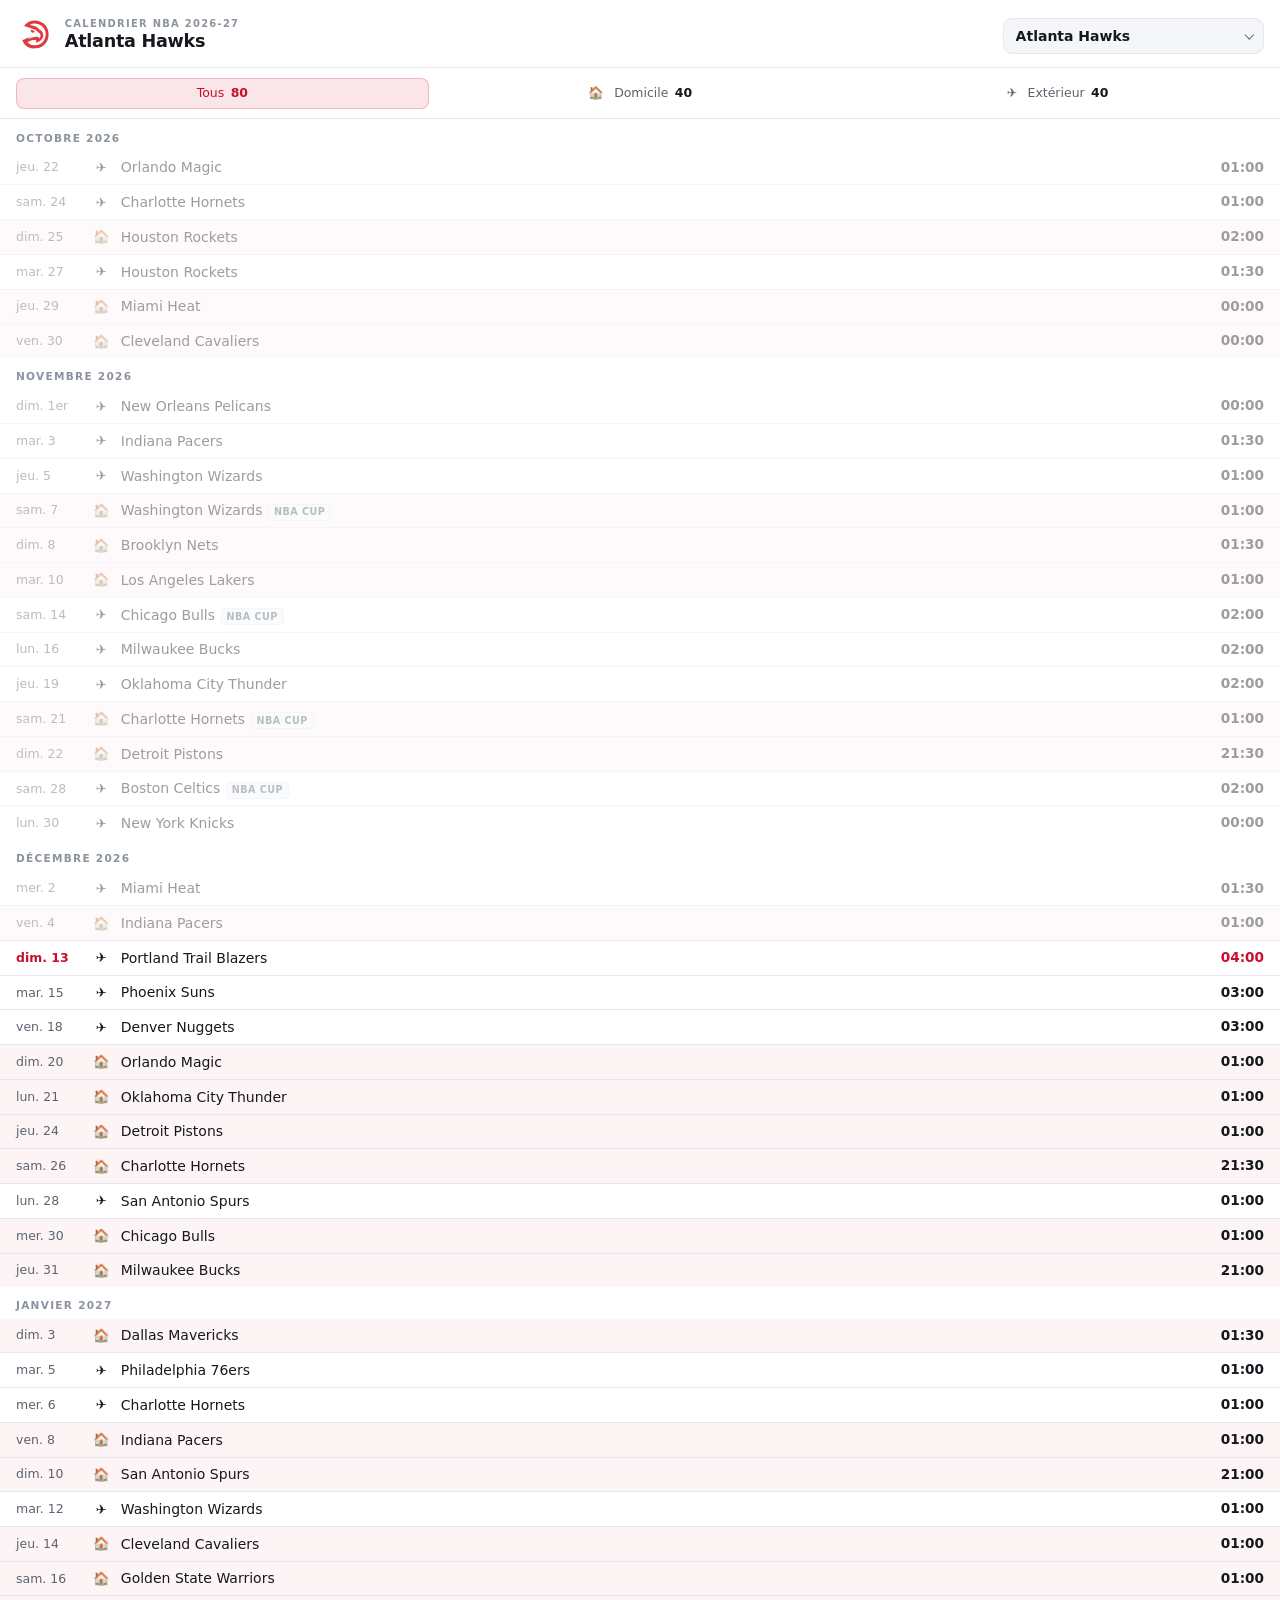
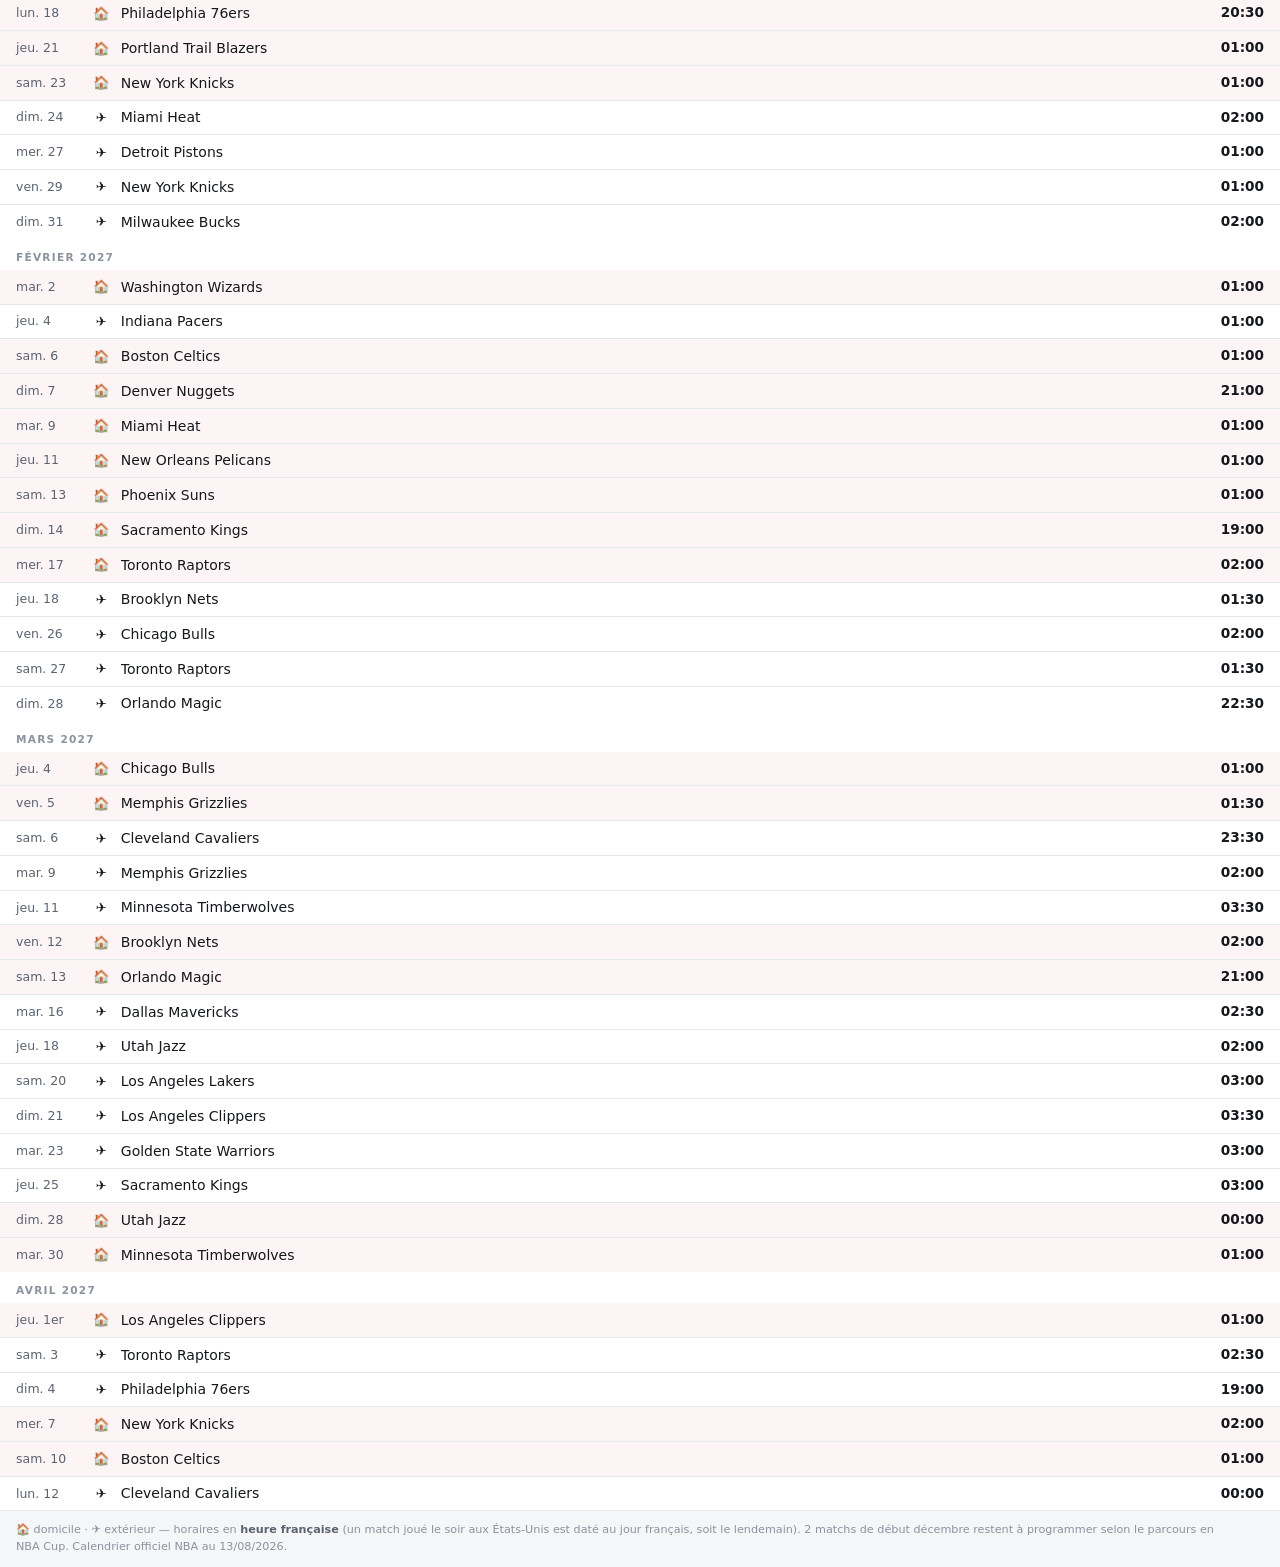
==== commit 37c54f72: "Applique les pratiques SEO et securite d'integration en iframe Le contenu d'une iframe n'est pas att" ====
--- a/index.html
+++ b/index.html
@@ -3,14 +3,8 @@
 <head>
 <meta charset="utf-8">
 <meta name="viewport" content="width=device-width,initial-scale=1">
-<meta name="robots" content="noindex">
+<meta name="robots" content="noindex,follow">
 <title>Calendrier NBA 2026-27 &middot; BasketUSA</title>
-<style>
-html,body{height:100%;margin:0;background:transparent;}
-.busa-nba{height:100%;max-width:none;border:0;border-radius:0;
-  display:flex;flex-direction:column;}
-.busa-nba .bn-list{flex:1 1 auto;max-height:none;}
-</style>
 </head>
 <body>
 <style>
@@ -376,5 +370,27 @@
   });
 })();
 </script>
+<style>
+html,body{margin:0;background:transparent;overflow:hidden;}
+.busa-nba{max-width:none;border:0;border-radius:0;}
+.busa-nba .bn-list{max-height:none;overflow-y:visible;}
+.busa-nba .bn-month{position:static;}
+</style>
+<script>
+(function(){
+  var last=0;
+  function envoyer(){
+    var h=Math.ceil(document.body.getBoundingClientRect().height);
+    if(!h||h===last) return;
+    last=h;
+    parent.postMessage({type:'busa-nba-height',height:h},'*');
+  }
+  window.addEventListener('load',envoyer);
+  window.addEventListener('resize',envoyer);
+  if(window.ResizeObserver) new ResizeObserver(envoyer).observe(document.body);
+  document.addEventListener('DOMContentLoaded',envoyer);
+  envoyer();
+})();
+</script>
 </body>
 </html>
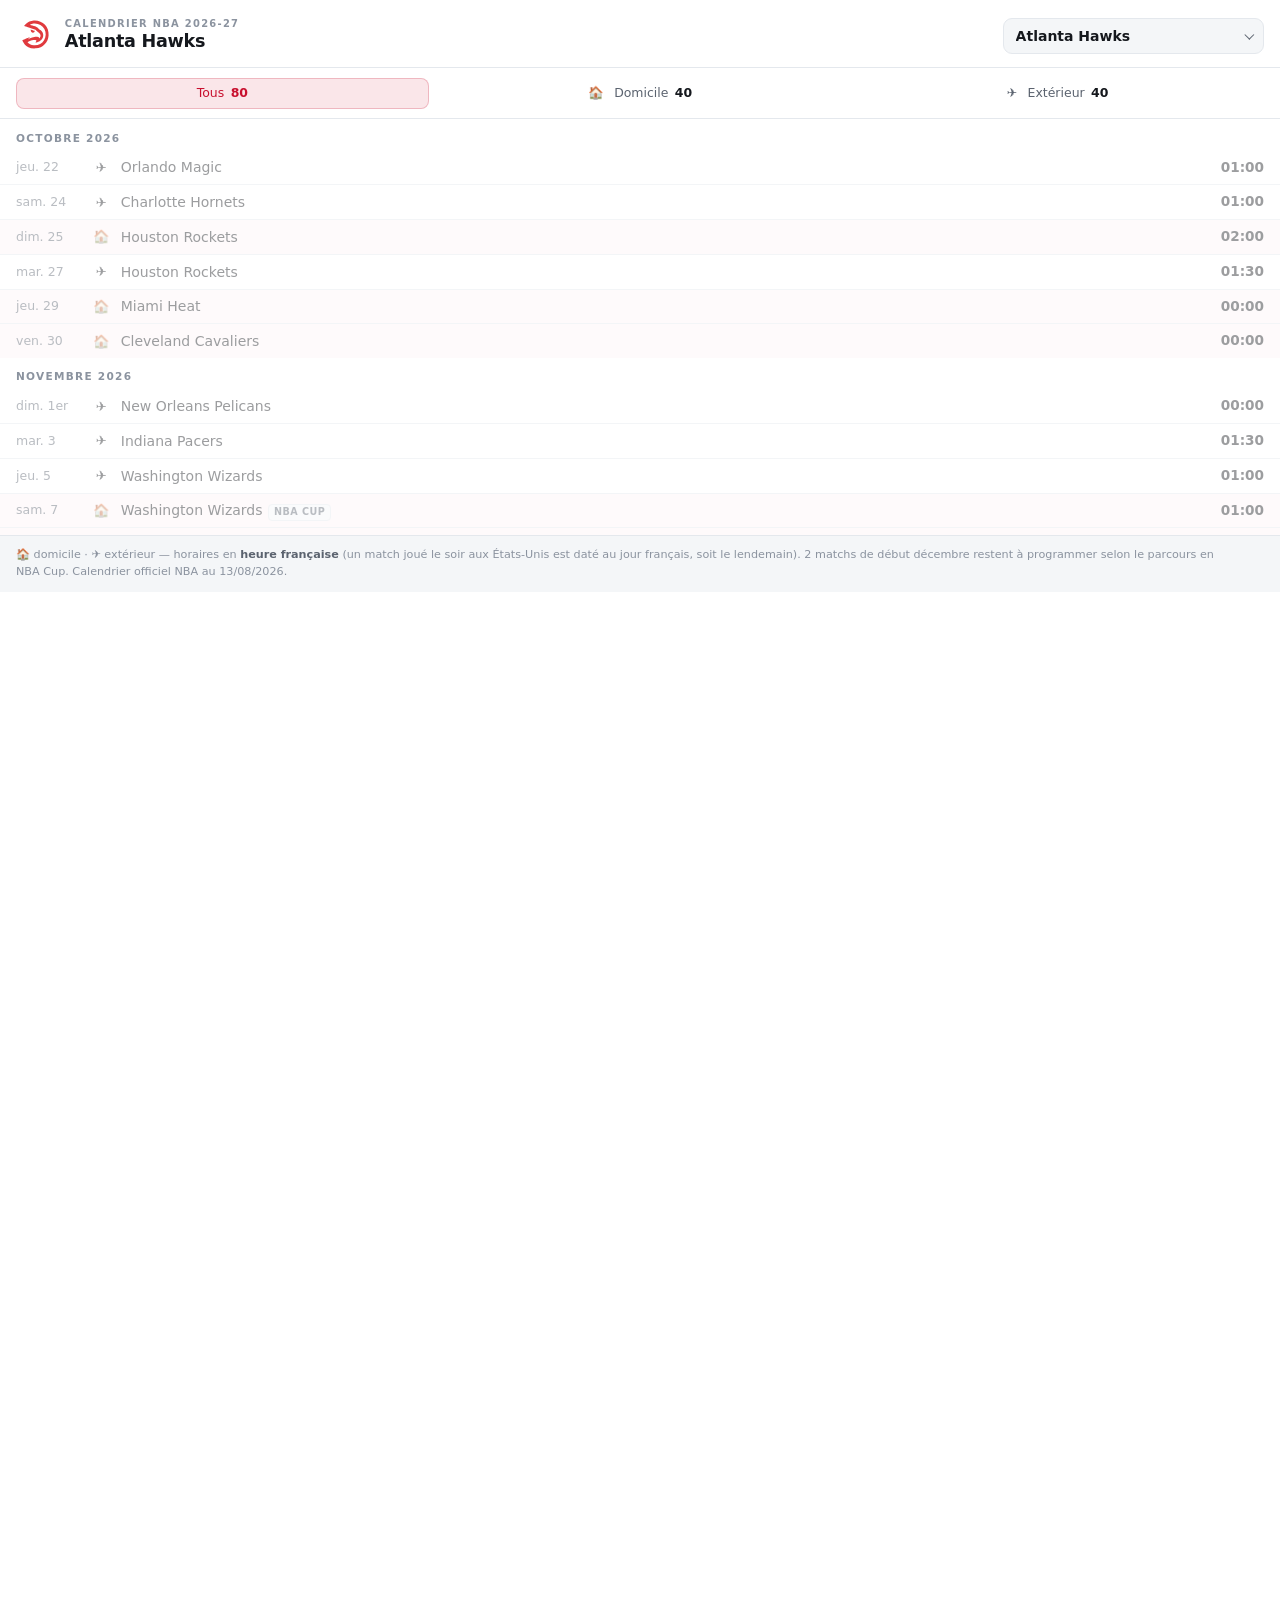
==== commit ed3630e3: "Retablit le defilement interne du widget dans l'iframe Le widget reste compact dans l'article au lie" ====
--- a/index.html
+++ b/index.html
@@ -373,8 +373,7 @@
 <style>
 html,body{margin:0;background:transparent;overflow:hidden;}
 .busa-nba{max-width:none;border:0;border-radius:0;}
-.busa-nba .bn-list{max-height:none;overflow-y:visible;}
-.busa-nba .bn-month{position:static;}
+.busa-nba .bn-list{max-height:26rem;}
 </style>
 <script>
 (function(){
